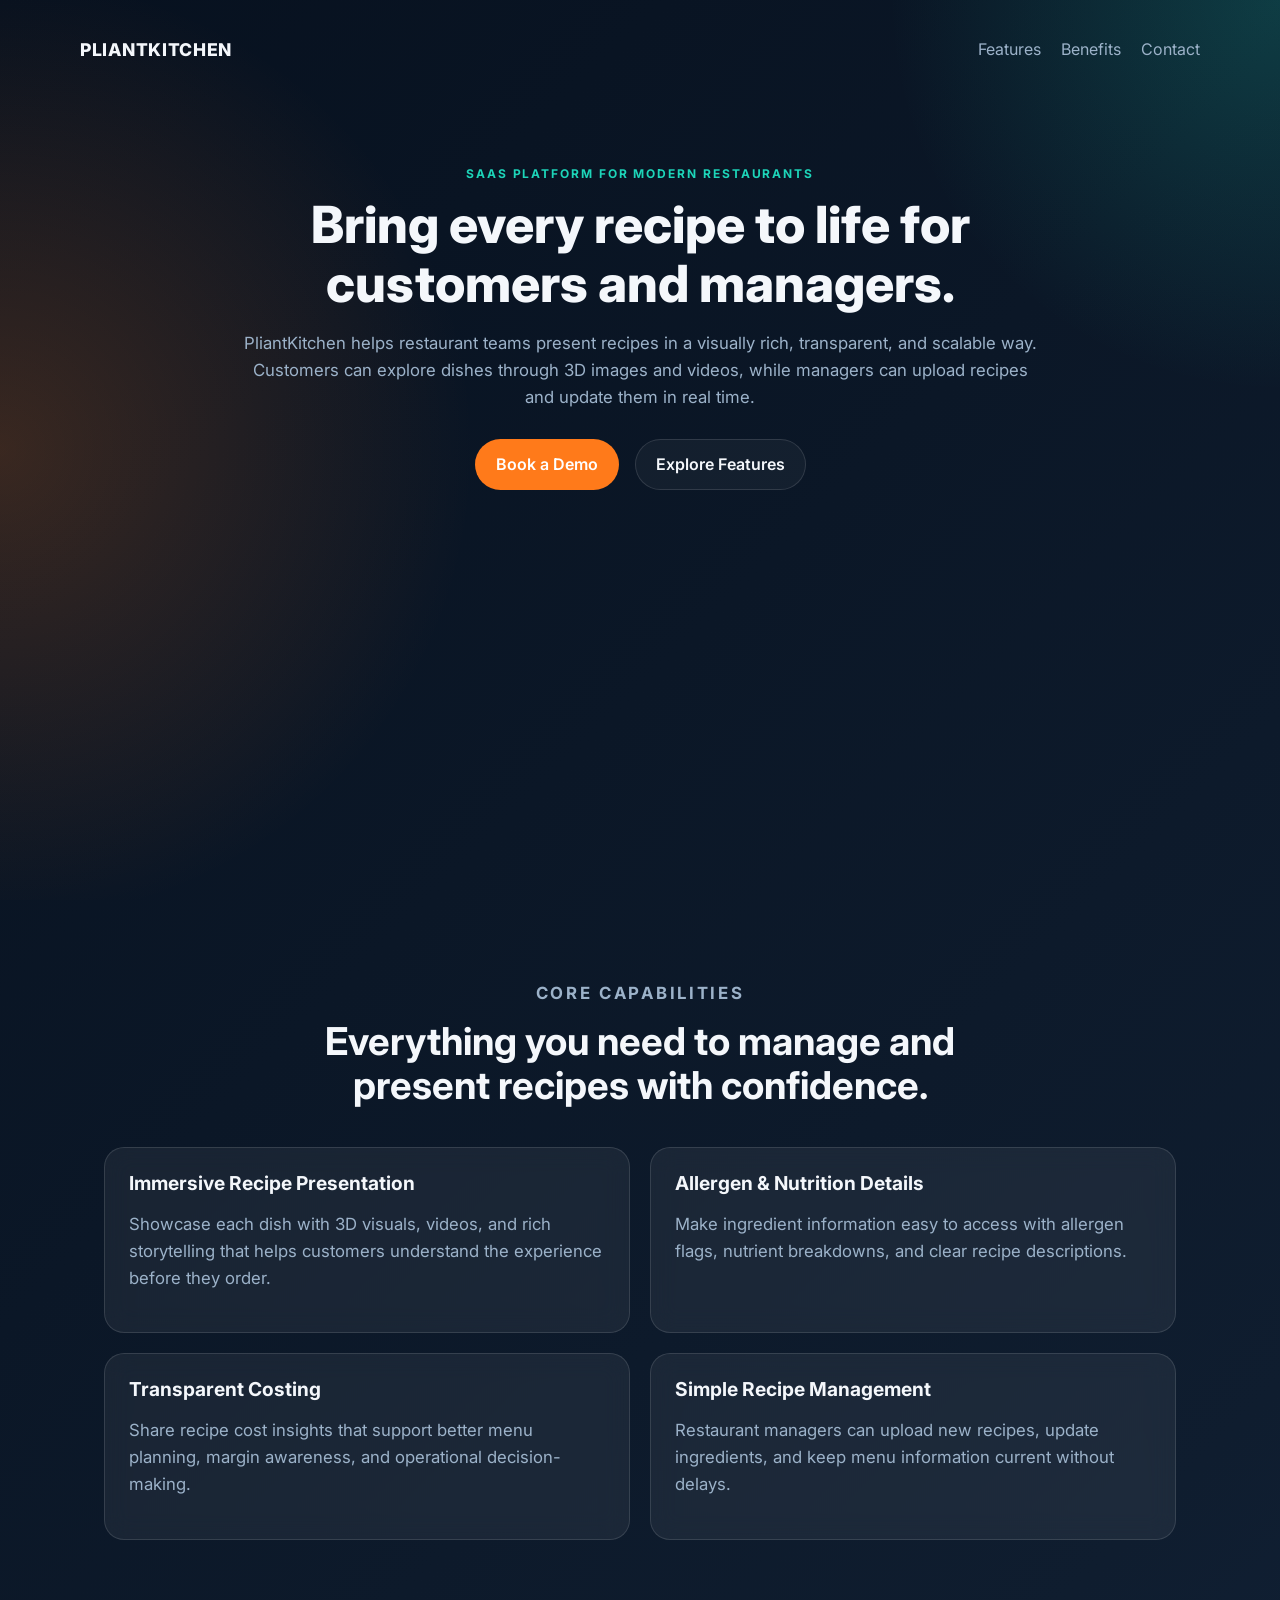
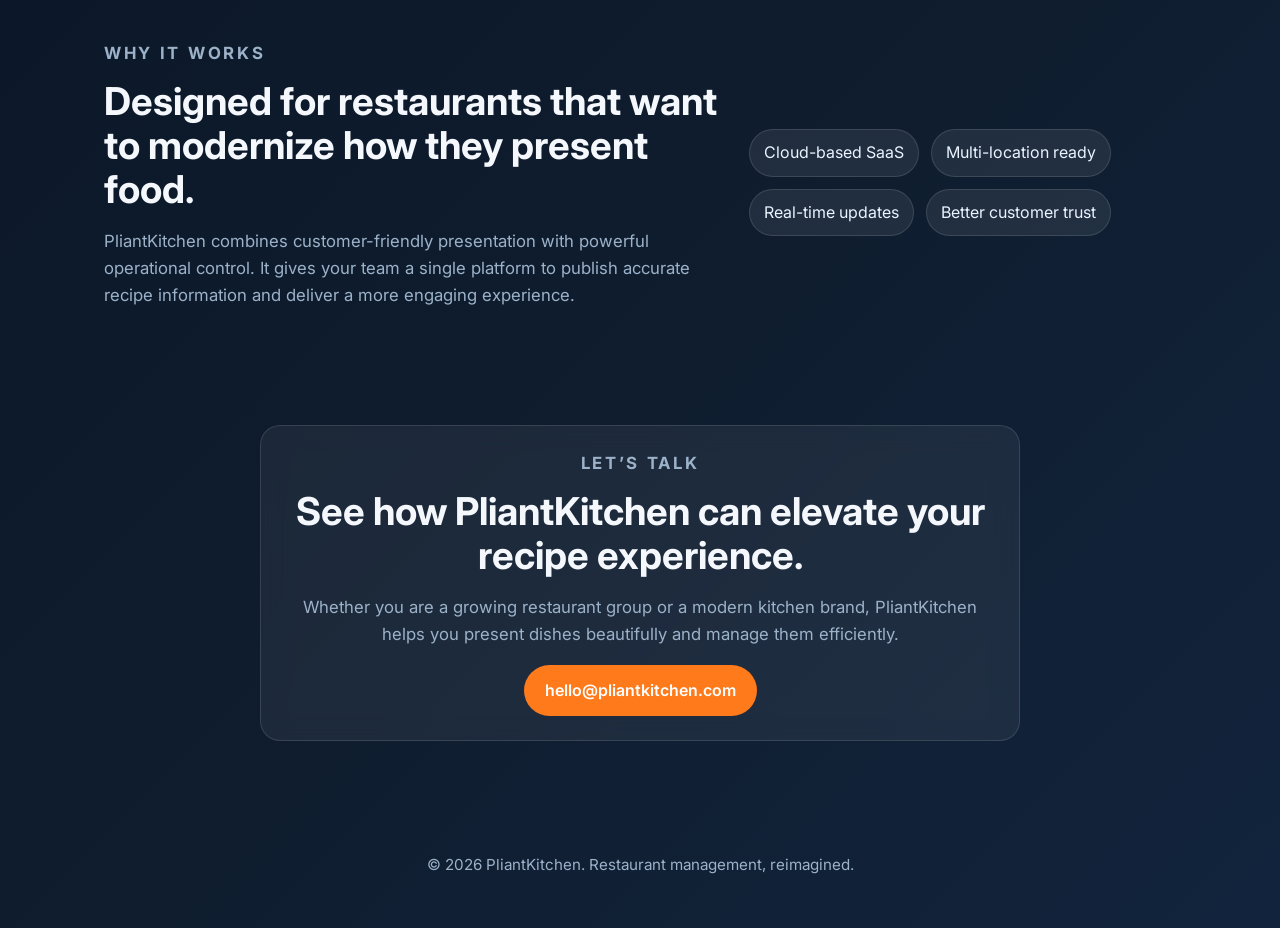
==== index.html @ a4877eb2 "Index file added with basic HTML structure and linked CSS file. Stylesheet created for basic styling" ====
<!DOCTYPE html>
<html lang="en">
  <head>
    <meta charset="UTF-8" />
    <meta name="viewport" content="width=device-width, initial-scale=1.0" />
    <meta
      name="description"
      content="PliantKitchen is a SaaS-based restaurant management platform that helps restaurants showcase recipes with 3D visuals, video, allergens, nutrients, and cost insights."
    />
    <title>PliantKitchen | Restaurant Management Platform</title>
    <link rel="preconnect" href="https://fonts.googleapis.com" />
    <link rel="preconnect" href="https://fonts.gstatic.com" crossorigin />
    <link
      href="https://fonts.googleapis.com/css2?family=Inter:wght@400;500;600;700;800&display=swap"
      rel="stylesheet"
    />
    <link rel="stylesheet" href="styles.css" />
  </head>
  <body>
    <header class="hero">
      <nav class="topbar">
        <a class="brand" href="#">PliantKitchen</a>
        <div class="nav-links">
          <a href="#features">Features</a>
          <a href="#benefits">Benefits</a>
          <a href="#contact">Contact</a>
        </div>
      </nav>

      <div class="hero-content">
        <p class="eyebrow">SaaS Platform for Modern Restaurants</p>
        <h1>Bring every recipe to life for customers and managers.</h1>
        <p class="hero-copy">
          PliantKitchen helps restaurant teams present recipes in a visually rich,
          transparent, and scalable way. Customers can explore dishes through 3D
          images and videos, while managers can upload recipes and update them in
          real time.
        </p>
        <div class="hero-actions">
          <a class="btn btn-primary" href="#contact">Book a Demo</a>
          <a class="btn btn-secondary" href="#features">Explore Features</a>
        </div>
      </div>
    </header>

    <main>
      <section id="features" class="section">
        <div class="section-heading">
          <p class="eyebrow">Core capabilities</p>
          <h2>Everything you need to manage and present recipes with confidence.</h2>
        </div>

        <div class="card-grid">
          <article class="card">
            <h3>Immersive Recipe Presentation</h3>
            <p>
              Showcase each dish with 3D visuals, videos, and rich storytelling
              that helps customers understand the experience before they order.
            </p>
          </article>
          <article class="card">
            <h3>Allergen & Nutrition Details</h3>
            <p>
              Make ingredient information easy to access with allergen flags,
              nutrient breakdowns, and clear recipe descriptions.
            </p>
          </article>
          <article class="card">
            <h3>Transparent Costing</h3>
            <p>
              Share recipe cost insights that support better menu planning,
              margin awareness, and operational decision-making.
            </p>
          </article>
          <article class="card">
            <h3>Simple Recipe Management</h3>
            <p>
              Restaurant managers can upload new recipes, update ingredients, and
              keep menu information current without delays.
            </p>
          </article>
        </div>
      </section>

      <section id="benefits" class="section alt-section">
        <div class="split-layout">
          <div>
            <p class="eyebrow">Why it works</p>
            <h2>Designed for restaurants that want to modernize how they present food.</h2>
            <p>
              PliantKitchen combines customer-friendly presentation with powerful
              operational control. It gives your team a single platform to publish
              accurate recipe information and deliver a more engaging experience.
            </p>
          </div>
          <div class="pill-list">
            <span>Cloud-based SaaS</span>
            <span>Multi-location ready</span>
            <span>Real-time updates</span>
            <span>Better customer trust</span>
          </div>
        </div>
      </section>

      <section id="contact" class="section contact-section">
        <div class="contact-card">
          <p class="eyebrow">Let’s talk</p>
          <h2>See how PliantKitchen can elevate your recipe experience.</h2>
          <p>
            Whether you are a growing restaurant group or a modern kitchen brand,
            PliantKitchen helps you present dishes beautifully and manage them
            efficiently.
          </p>
          <a class="btn btn-primary" href="mailto:hello@pliantkitchen.com">hello@pliantkitchen.com</a>
        </div>
      </section>
    </main>

    <footer class="footer">
      <p>© 2026 PliantKitchen. Restaurant management, reimagined.</p>
    </footer>
  </body>
</html>
---- styles.css ----
:root {
  --bg: #07111f;
  --bg-soft: #11223a;
  --text: #f4f7fb;
  --muted: #9cb2c9;
  --accent: #ff7a1a;
  --accent-2: #1dd5b9;
  --border: rgba(255, 255, 255, 0.12);
}

* {
  box-sizing: border-box;
}

body {
  margin: 0;
  font-family: "Inter", sans-serif;
  background: linear-gradient(135deg, var(--bg), #0f1d2f 70%, #12243d);
  color: var(--text);
  line-height: 1.6;
}

a {
  color: inherit;
  text-decoration: none;
}

.hero {
  min-height: 100vh;
  padding: 24px 24px 64px;
  background:
    radial-gradient(circle at top right, rgba(29, 213, 185, 0.2), transparent 25%),
    radial-gradient(circle at left center, rgba(255, 122, 26, 0.2), transparent 35%);
}

.topbar {
  max-width: 1120px;
  margin: 0 auto;
  display: flex;
  justify-content: space-between;
  align-items: center;
  padding: 12px 0 24px;
}

.brand {
  font-weight: 800;
  letter-spacing: 0.04em;
  font-size: 1.1rem;
  text-transform: uppercase;
}

.nav-links {
  display: flex;
  gap: 20px;
  color: var(--muted);
}

.hero-content {
  max-width: 800px;
  margin: 72px auto 0;
  text-align: center;
}

.eyebrow {
  display: inline-block;
  margin: 0 0 12px;
  color: var(--accent-2);
  font-weight: 700;
  letter-spacing: 0.16em;
  text-transform: uppercase;
  font-size: 0.75rem;
}

h1,
h2,
h3 {
  margin: 0 0 16px;
  line-height: 1.15;
}

h1 {
  font-size: clamp(2.3rem, 4vw, 4rem);
  font-weight: 800;
}

h2 {
  font-size: clamp(1.8rem, 3vw, 2.4rem);
}

.hero-copy,
.section p,
.contact-card p {
  color: var(--muted);
  font-size: 1.05rem;
}

.hero-actions {
  margin-top: 28px;
  display: flex;
  justify-content: center;
  gap: 16px;
  flex-wrap: wrap;
}

.btn {
  display: inline-block;
  padding: 12px 20px;
  border-radius: 999px;
  font-weight: 600;
  border: 1px solid transparent;
  transition: transform 180ms ease, background 180ms ease;
}

.btn:hover {
  transform: translateY(-2px);
}

.btn-primary {
  background: var(--accent);
  color: white;
}

.btn-secondary {
  border-color: var(--border);
  background: rgba(255, 255, 255, 0.04);
}

.section {
  max-width: 1120px;
  margin: 0 auto;
  padding: 80px 24px;
}

.section-heading {
  text-align: center;
  max-width: 760px;
  margin: 0 auto 40px;
}

.card-grid {
  display: grid;
  grid-template-columns: repeat(2, minmax(0, 1fr));
  gap: 20px;
}

.card,
.contact-card {
  background: rgba(255, 255, 255, 0.06);
  border: 1px solid var(--border);
  border-radius: 20px;
  padding: 24px;
  backdrop-filter: blur(12px);
}

.card h3 {
  font-size: 1.2rem;
  margin-bottom: 8px;
}

.alt-section {
  padding-top: 20px;
}

.split-layout {
  display: grid;
  grid-template-columns: 1.3fr 0.9fr;
  gap: 28px;
  align-items: center;
}

.pill-list {
  display: flex;
  flex-wrap: wrap;
  gap: 12px;
}

.pill-list span {
  background: rgba(255, 255, 255, 0.08);
  border: 1px solid var(--border);
  padding: 10px 14px;
  border-radius: 999px;
  color: #eaf3ff;
}

.contact-section {
  padding-top: 20px;
  padding-bottom: 96px;
}

.contact-card {
  text-align: center;
  max-width: 760px;
  margin: 0 auto;
}

.footer {
  text-align: center;
  padding: 0 24px 36px;
  color: var(--muted);
  font-size: 0.95rem;
}

@media (max-width: 760px) {
  .card-grid,
  .split-layout {
    grid-template-columns: 1fr;
  }

  .nav-links {
    display: none;
  }

  .hero {
    padding-bottom: 40px;
  }
}
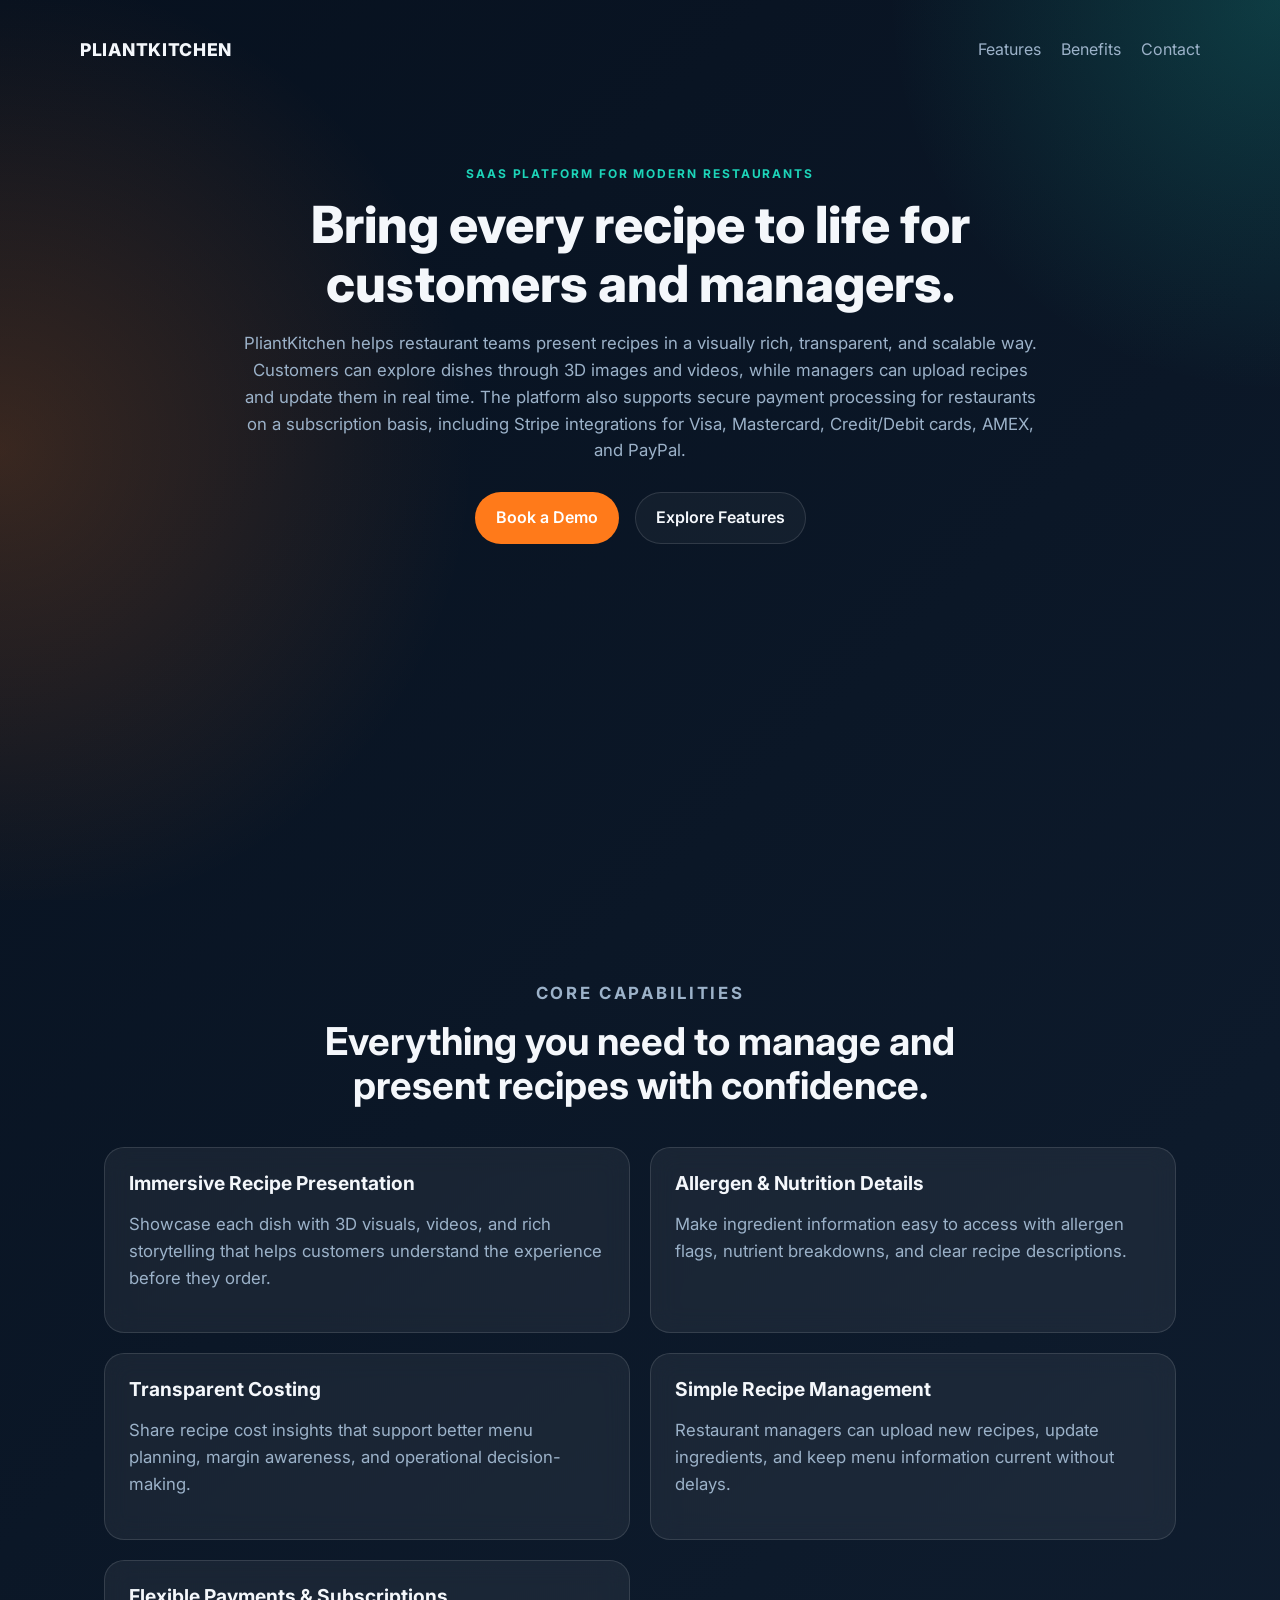
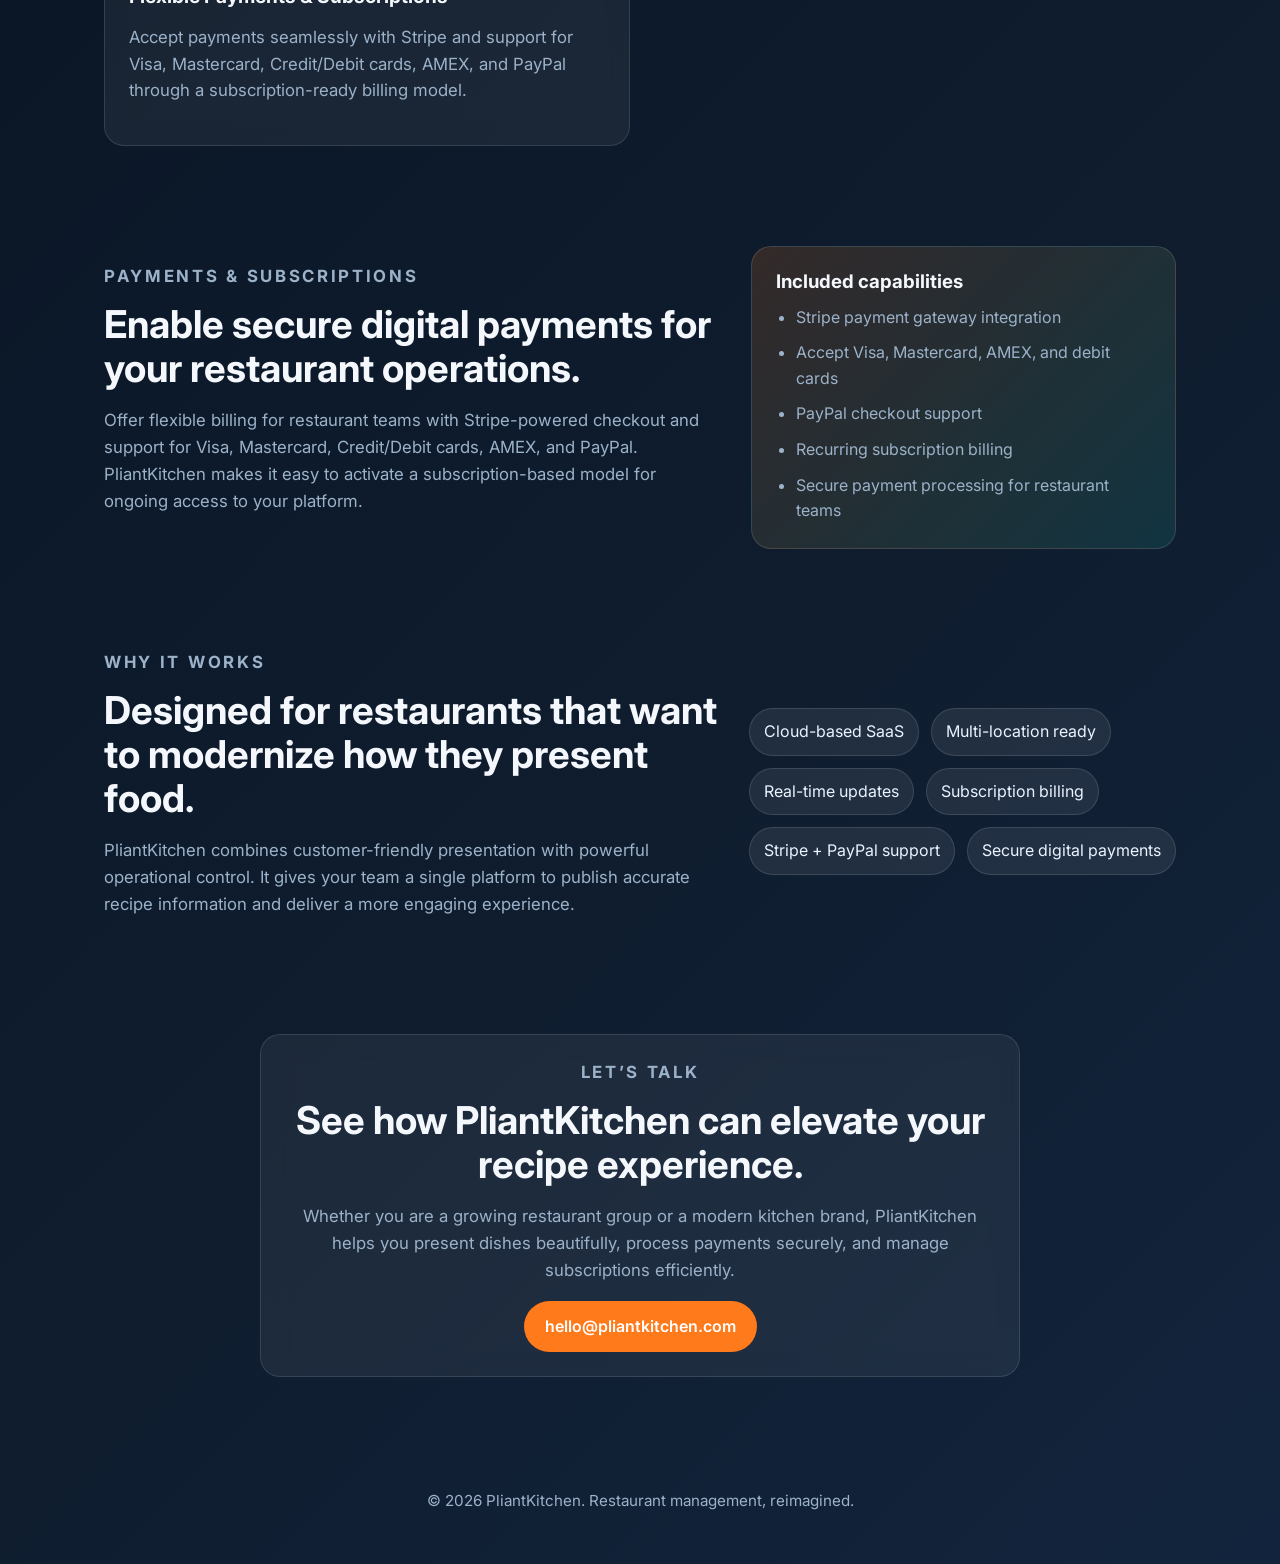
==== commit 3e218266: "Update landing page with payments section" ====
--- a/index.html
+++ b/index.html
@@ -34,7 +34,9 @@
           PliantKitchen helps restaurant teams present recipes in a visually rich,
           transparent, and scalable way. Customers can explore dishes through 3D
           images and videos, while managers can upload recipes and update them in
-          real time.
+          real time. The platform also supports secure payment processing for
+          restaurants on a subscription basis, including Stripe integrations for
+          Visa, Mastercard, Credit/Debit cards, AMEX, and PayPal.
         </p>
         <div class="hero-actions">
           <a class="btn btn-primary" href="#contact">Book a Demo</a>
@@ -79,6 +81,39 @@
               keep menu information current without delays.
             </p>
           </article>
+          <article class="card">
+            <h3>Flexible Payments & Subscriptions</h3>
+            <p>
+              Accept payments seamlessly with Stripe and support for Visa,
+              Mastercard, Credit/Debit cards, AMEX, and PayPal through a
+              subscription-ready billing model.
+            </p>
+          </article>
+        </div>
+      </section>
+
+      <section class="section alt-section">
+        <div class="split-layout payments-layout">
+          <div>
+            <p class="eyebrow">Payments & subscriptions</p>
+            <h2>Enable secure digital payments for your restaurant operations.</h2>
+            <p>
+              Offer flexible billing for restaurant teams with Stripe-powered
+              checkout and support for Visa, Mastercard, Credit/Debit cards,
+              AMEX, and PayPal. PliantKitchen makes it easy to activate a
+              subscription-based model for ongoing access to your platform.
+            </p>
+          </div>
+          <div class="payment-card">
+            <h3>Included capabilities</h3>
+            <ul>
+              <li>Stripe payment gateway integration</li>
+              <li>Accept Visa, Mastercard, AMEX, and debit cards</li>
+              <li>PayPal checkout support</li>
+              <li>Recurring subscription billing</li>
+              <li>Secure payment processing for restaurant teams</li>
+            </ul>
+          </div>
         </div>
       </section>
 
@@ -97,7 +132,9 @@
             <span>Cloud-based SaaS</span>
             <span>Multi-location ready</span>
             <span>Real-time updates</span>
-            <span>Better customer trust</span>
+            <span>Subscription billing</span>
+            <span>Stripe + PayPal support</span>
+            <span>Secure digital payments</span>
           </div>
         </div>
       </section>
@@ -108,8 +145,8 @@
           <h2>See how PliantKitchen can elevate your recipe experience.</h2>
           <p>
             Whether you are a growing restaurant group or a modern kitchen brand,
-            PliantKitchen helps you present dishes beautifully and manage them
-            efficiently.
+            PliantKitchen helps you present dishes beautifully, process payments
+            securely, and manage subscriptions efficiently.
           </p>
           <a class="btn btn-primary" href="mailto:hello@pliantkitchen.com">hello@pliantkitchen.com</a>
         </div>
--- a/styles.css
+++ b/styles.css
@@ -182,6 +182,31 @@
   color: #eaf3ff;
 }
 
+.payments-layout {
+  gap: 32px;
+}
+
+.payment-card {
+  background: linear-gradient(135deg, rgba(255, 122, 26, 0.16), rgba(29, 213, 185, 0.12));
+  border: 1px solid var(--border);
+  border-radius: 20px;
+  padding: 24px;
+}
+
+.payment-card h3 {
+  margin-bottom: 12px;
+}
+
+.payment-card ul {
+  margin: 0;
+  padding-left: 20px;
+  color: var(--muted);
+}
+
+.payment-card li + li {
+  margin-top: 10px;
+}
+
 .contact-section {
   padding-top: 20px;
   padding-bottom: 96px;
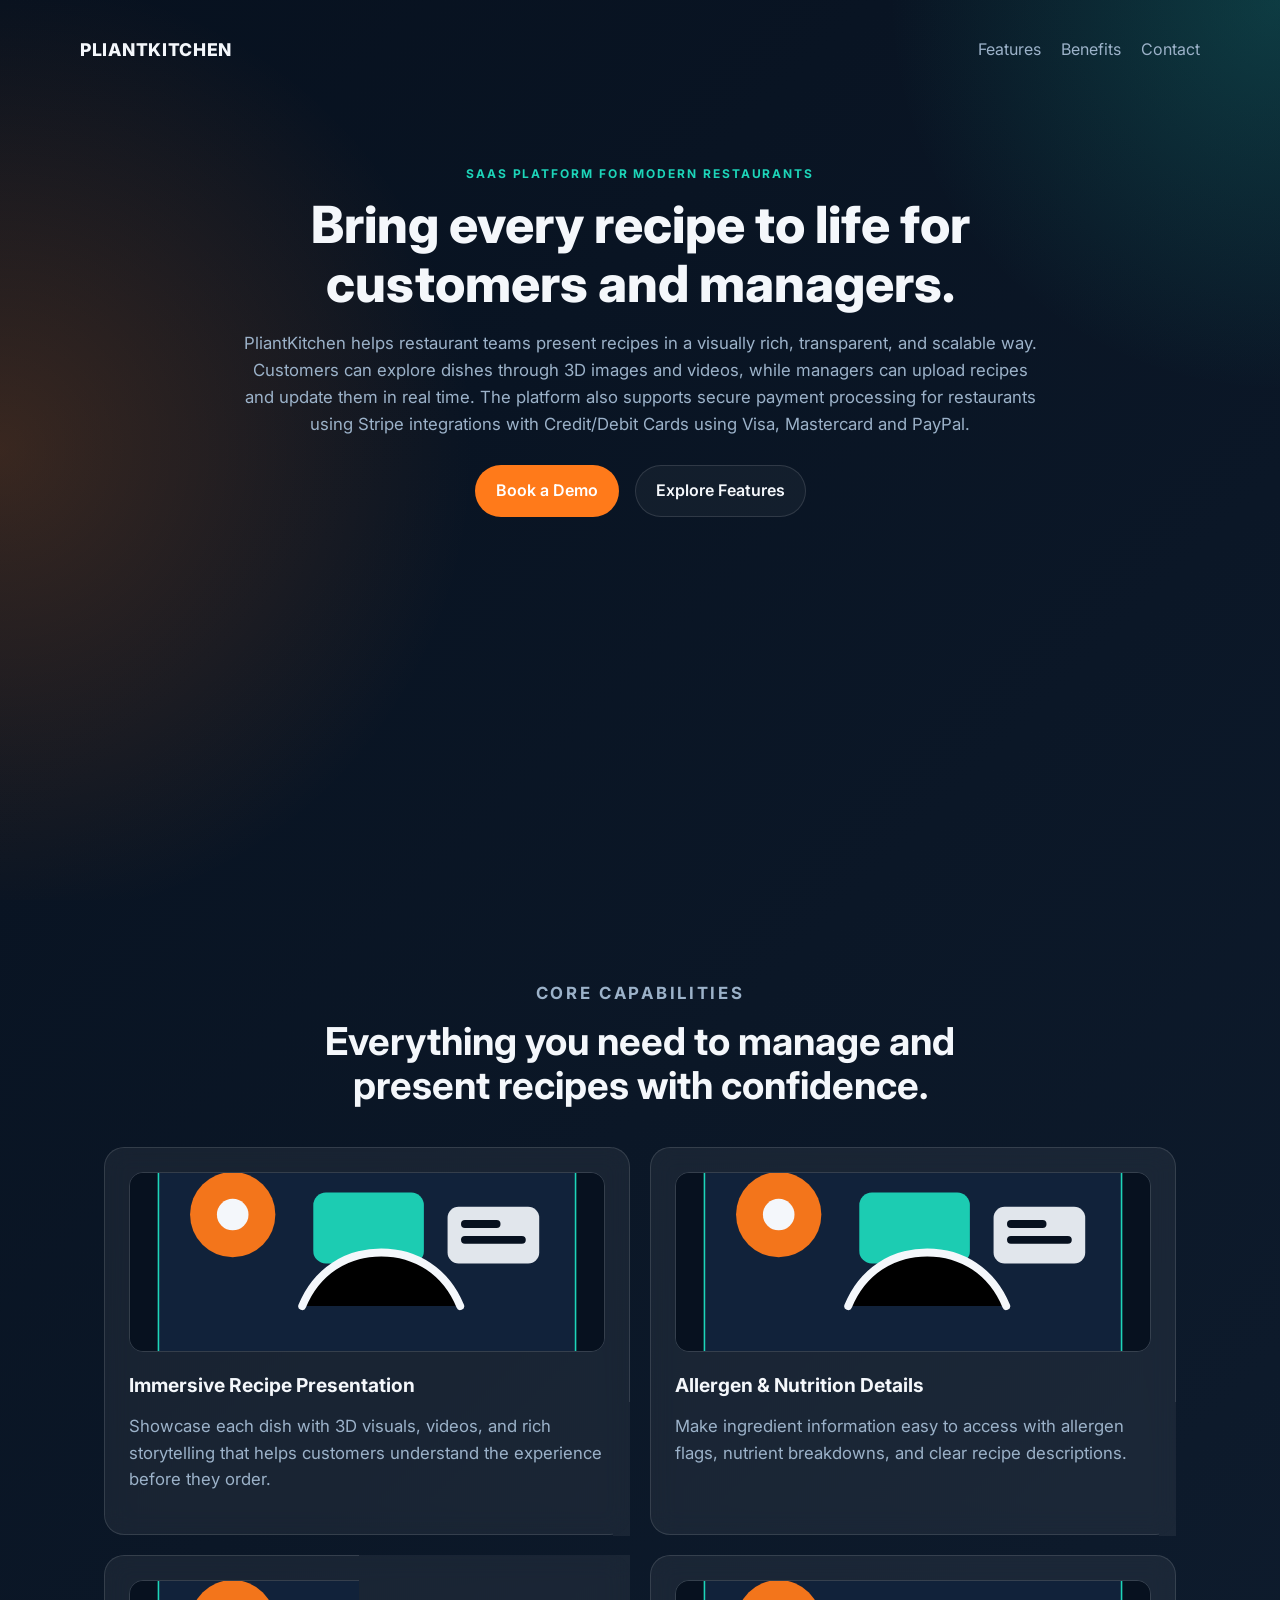
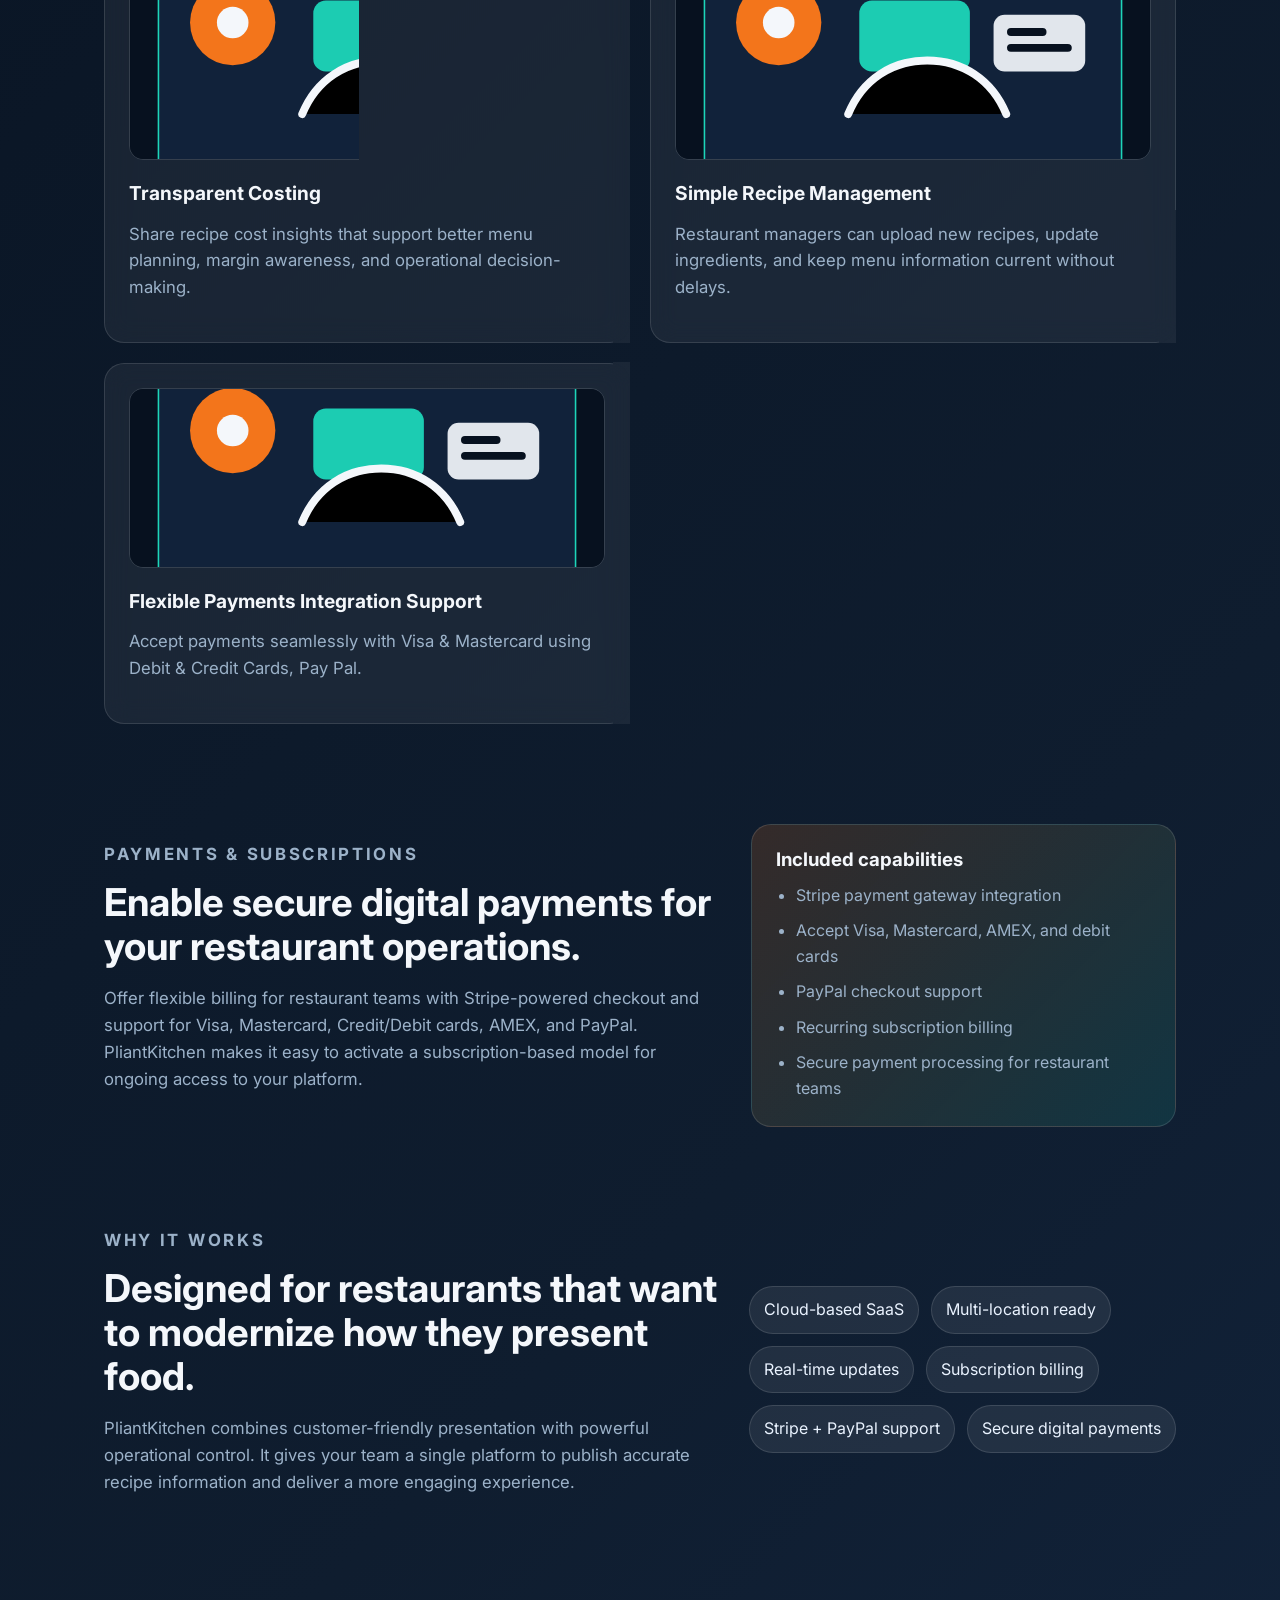
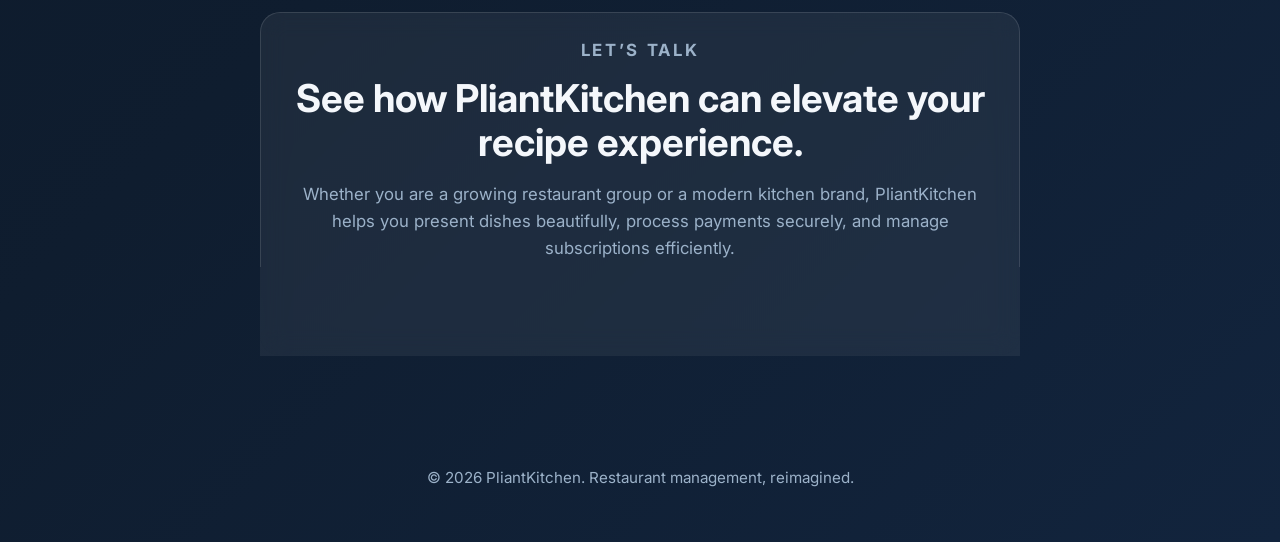
==== commit 64b4c14a: "Add feature images for capabilities section" ====
--- a/index.html
+++ b/index.html
@@ -35,8 +35,8 @@
           transparent, and scalable way. Customers can explore dishes through 3D
           images and videos, while managers can upload recipes and update them in
           real time. The platform also supports secure payment processing for
-          restaurants on a subscription basis, including Stripe integrations for
-          Visa, Mastercard, Credit/Debit cards, AMEX, and PayPal.
+          restaurants using Stripe integrations with Credit/Debit Cards
+          using Visa, Mastercard and PayPal.
         </p>
         <div class="hero-actions">
           <a class="btn btn-primary" href="#contact">Book a Demo</a>
@@ -54,6 +54,7 @@
 
         <div class="card-grid">
           <article class="card">
+            <img src="feature-visuals.svg" alt="3D recipe presentation illustration" class="card-image" />
             <h3>Immersive Recipe Presentation</h3>
             <p>
               Showcase each dish with 3D visuals, videos, and rich storytelling
@@ -61,6 +62,7 @@
             </p>
           </article>
           <article class="card">
+            <img src="feature-visuals.svg" alt="Nutrition and allergen information illustration" class="card-image" />
             <h3>Allergen & Nutrition Details</h3>
             <p>
               Make ingredient information easy to access with allergen flags,
@@ -68,6 +70,7 @@
             </p>
           </article>
           <article class="card">
+            <img src="feature-visuals.svg" alt="Recipe costing and planning illustration" class="card-image" />
             <h3>Transparent Costing</h3>
             <p>
               Share recipe cost insights that support better menu planning,
@@ -75,6 +78,7 @@
             </p>
           </article>
           <article class="card">
+            <img src="feature-visuals.svg" alt="Recipe management dashboard illustration" class="card-image" />
             <h3>Simple Recipe Management</h3>
             <p>
               Restaurant managers can upload new recipes, update ingredients, and
@@ -82,11 +86,11 @@
             </p>
           </article>
           <article class="card">
-            <h3>Flexible Payments & Subscriptions</h3>
+            <img src="feature-visuals.svg" alt="Secure payments and subscriptions illustration" class="card-image" />
+            <h3>Flexible Payments Integration Support</h3>
             <p>
-              Accept payments seamlessly with Stripe and support for Visa,
-              Mastercard, Credit/Debit cards, AMEX, and PayPal through a
-              subscription-ready billing model.
+              Accept payments seamlessly with Visa &
+              Mastercard using Debit & Credit Cards, Pay Pal.
             </p>
           </article>
         </div>
--- a/styles.css
+++ b/styles.css
@@ -157,6 +157,15 @@
   margin-bottom: 8px;
 }
 
+.card-image {
+  width: 100%;
+  height: 180px;
+  object-fit: cover;
+  border-radius: 14px;
+  margin-bottom: 14px;
+  border: 1px solid var(--border);
+}
+
 .alt-section {
   padding-top: 20px;
 }
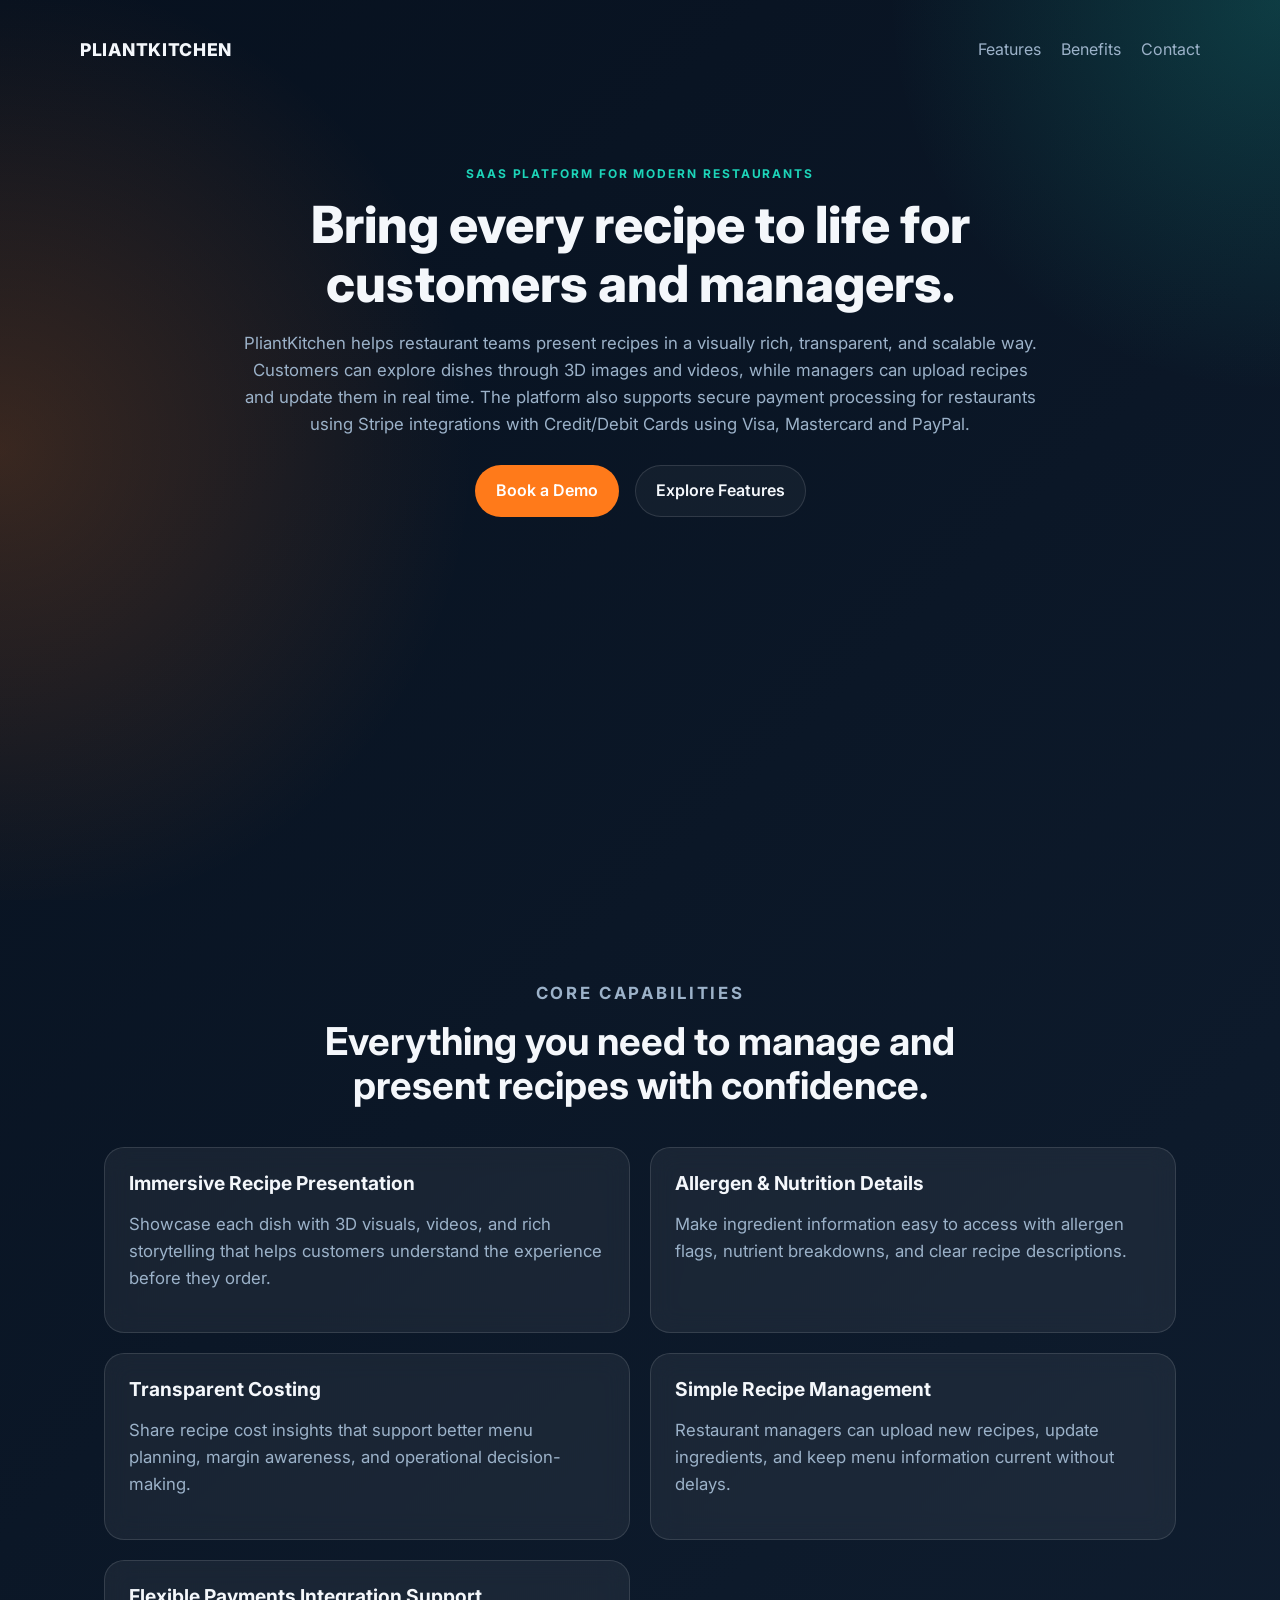
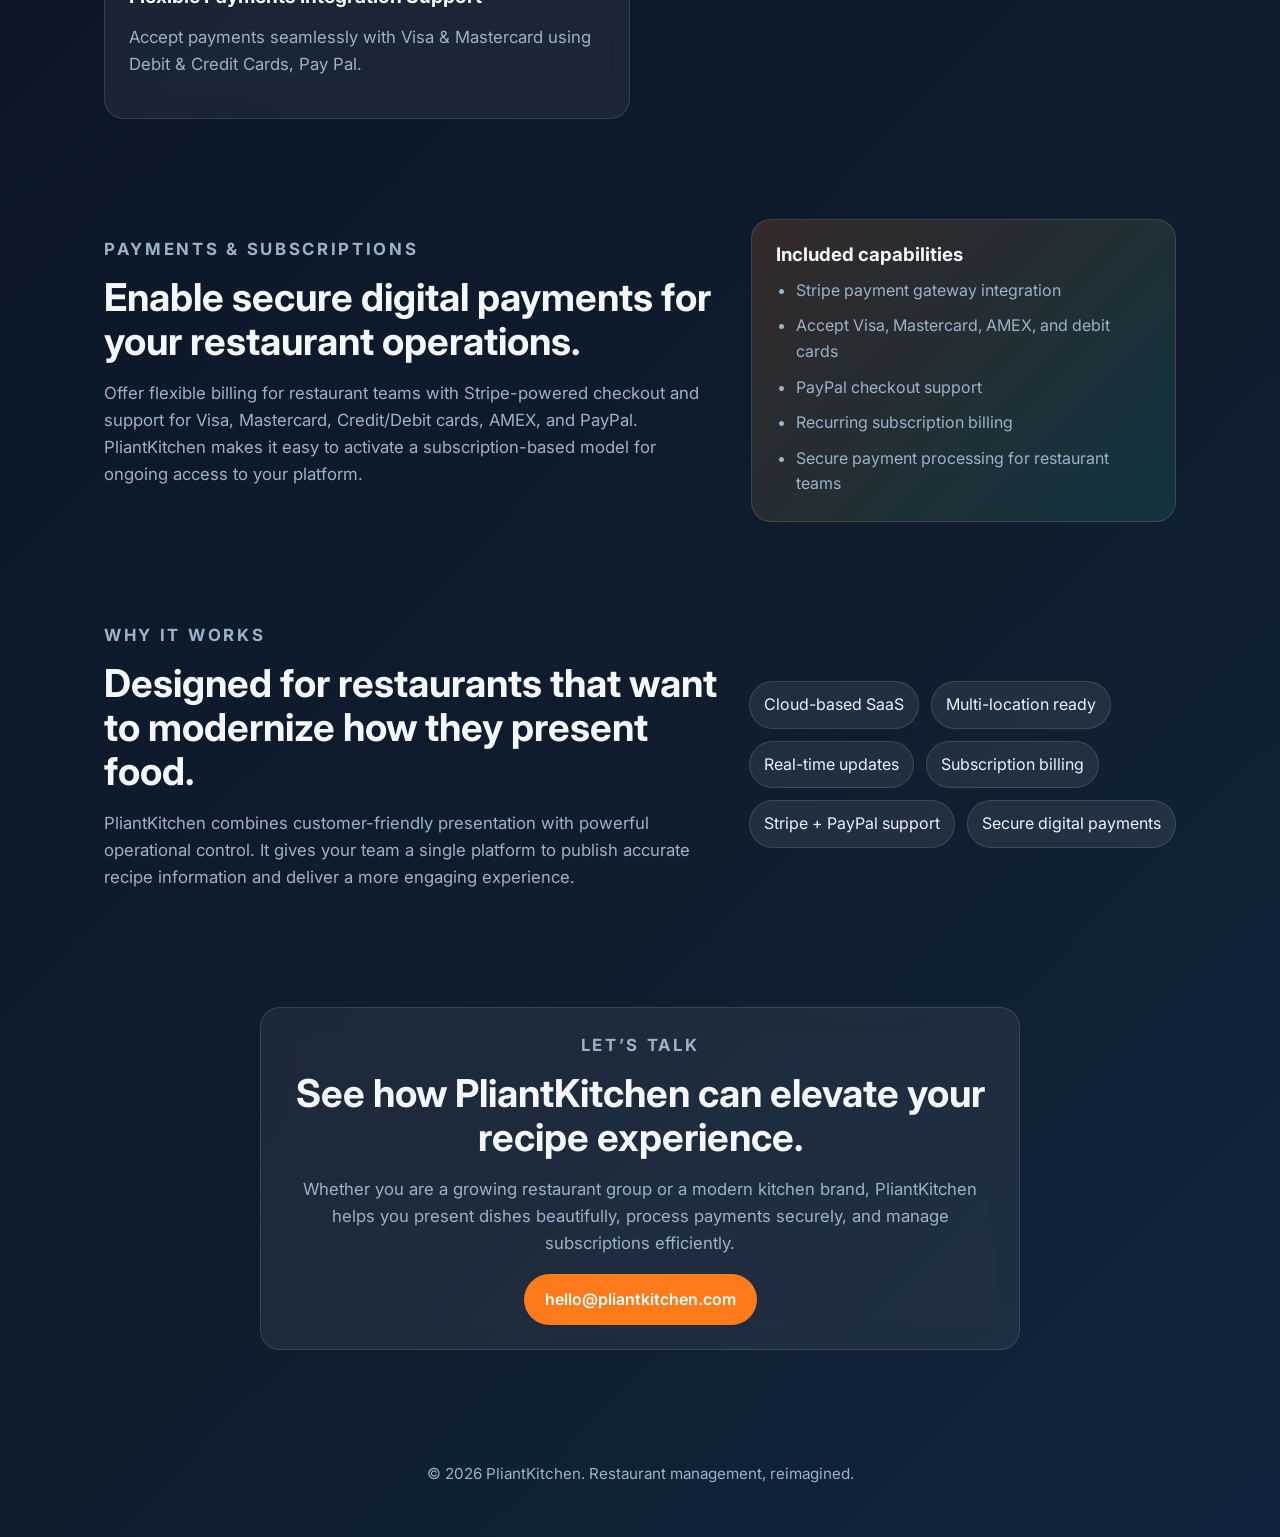
==== commit 4196fab1: "Remove feature image asset from landing page" ====
--- a/index.html
+++ b/index.html
@@ -54,7 +54,6 @@
 
         <div class="card-grid">
           <article class="card">
-            <img src="feature-visuals.svg" alt="3D recipe presentation illustration" class="card-image" />
             <h3>Immersive Recipe Presentation</h3>
             <p>
               Showcase each dish with 3D visuals, videos, and rich storytelling
@@ -62,7 +61,6 @@
             </p>
           </article>
           <article class="card">
-            <img src="feature-visuals.svg" alt="Nutrition and allergen information illustration" class="card-image" />
             <h3>Allergen & Nutrition Details</h3>
             <p>
               Make ingredient information easy to access with allergen flags,
@@ -70,7 +68,6 @@
             </p>
           </article>
           <article class="card">
-            <img src="feature-visuals.svg" alt="Recipe costing and planning illustration" class="card-image" />
             <h3>Transparent Costing</h3>
             <p>
               Share recipe cost insights that support better menu planning,
@@ -78,7 +75,6 @@
             </p>
           </article>
           <article class="card">
-            <img src="feature-visuals.svg" alt="Recipe management dashboard illustration" class="card-image" />
             <h3>Simple Recipe Management</h3>
             <p>
               Restaurant managers can upload new recipes, update ingredients, and
@@ -86,7 +82,6 @@
             </p>
           </article>
           <article class="card">
-            <img src="feature-visuals.svg" alt="Secure payments and subscriptions illustration" class="card-image" />
             <h3>Flexible Payments Integration Support</h3>
             <p>
               Accept payments seamlessly with Visa &
--- a/styles.css
+++ b/styles.css
@@ -157,15 +157,6 @@
   margin-bottom: 8px;
 }
 
-.card-image {
-  width: 100%;
-  height: 180px;
-  object-fit: cover;
-  border-radius: 14px;
-  margin-bottom: 14px;
-  border: 1px solid var(--border);
-}
-
 .alt-section {
   padding-top: 20px;
 }
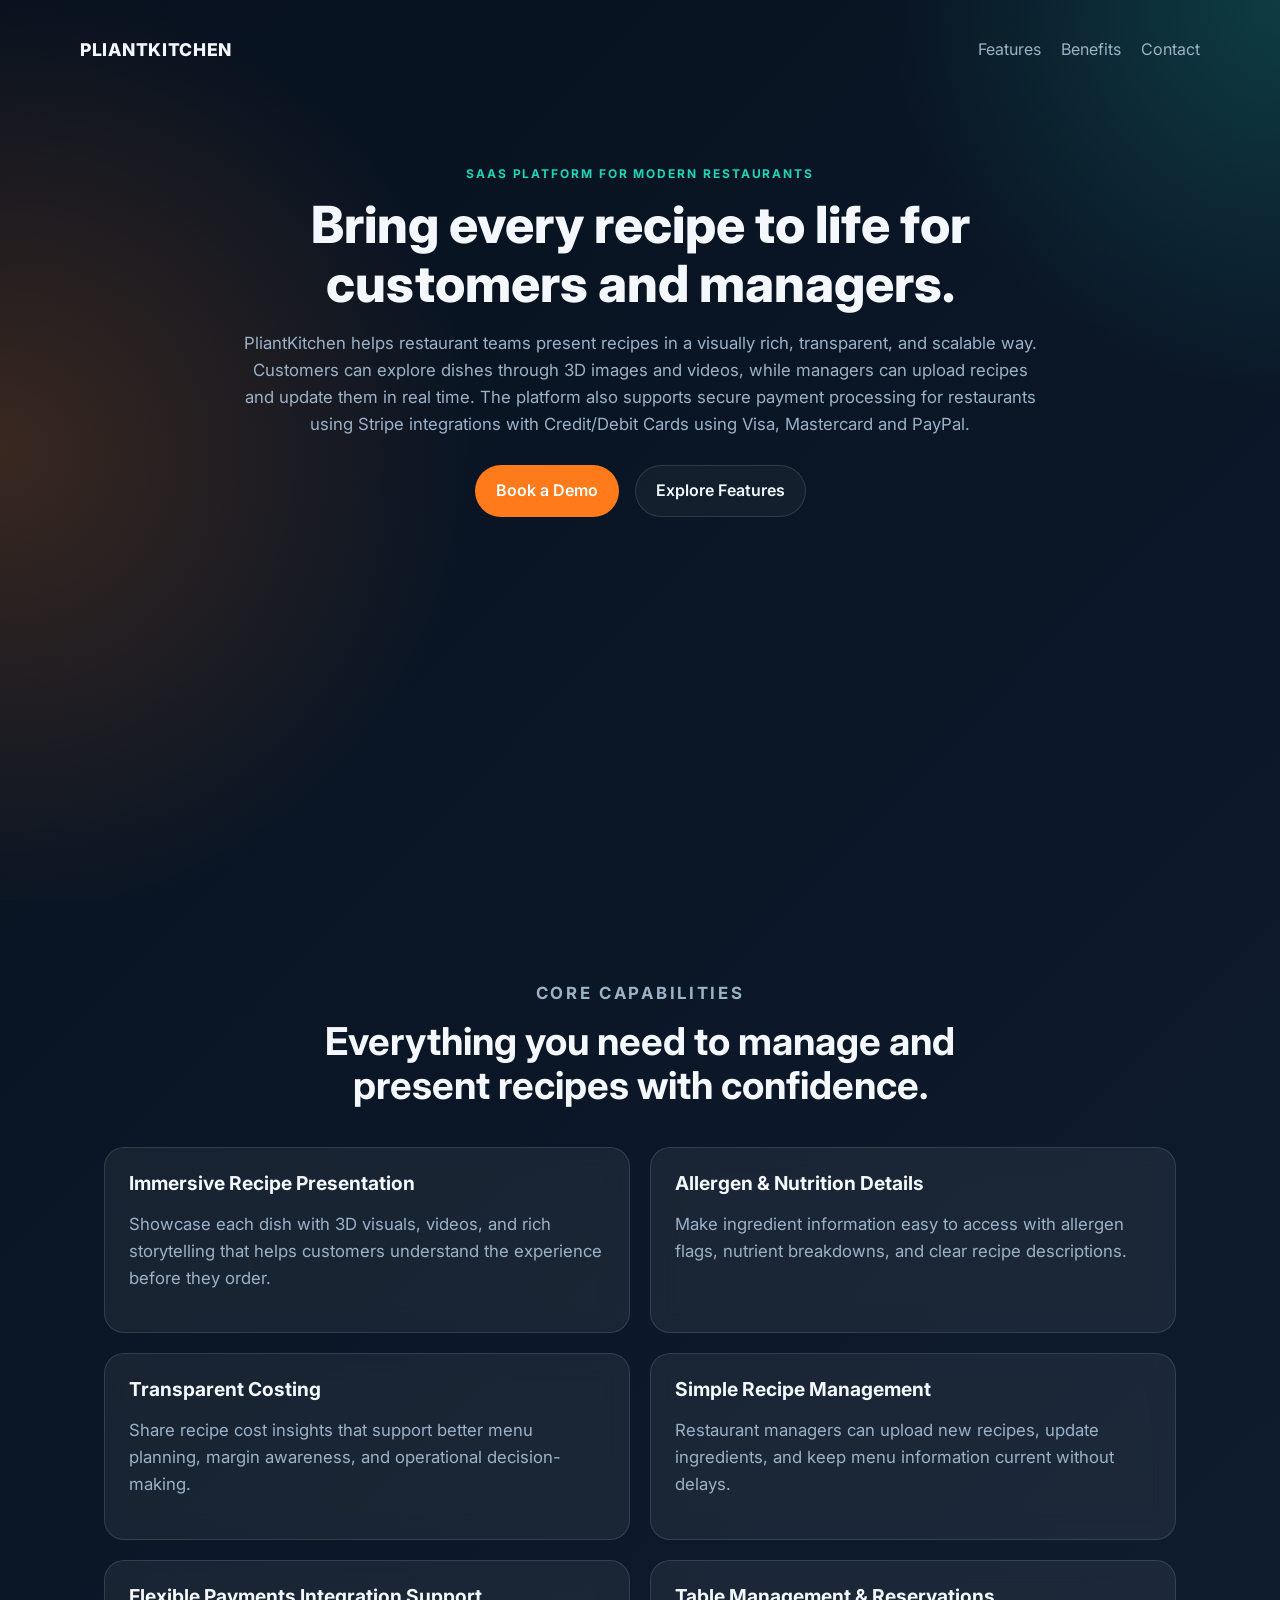
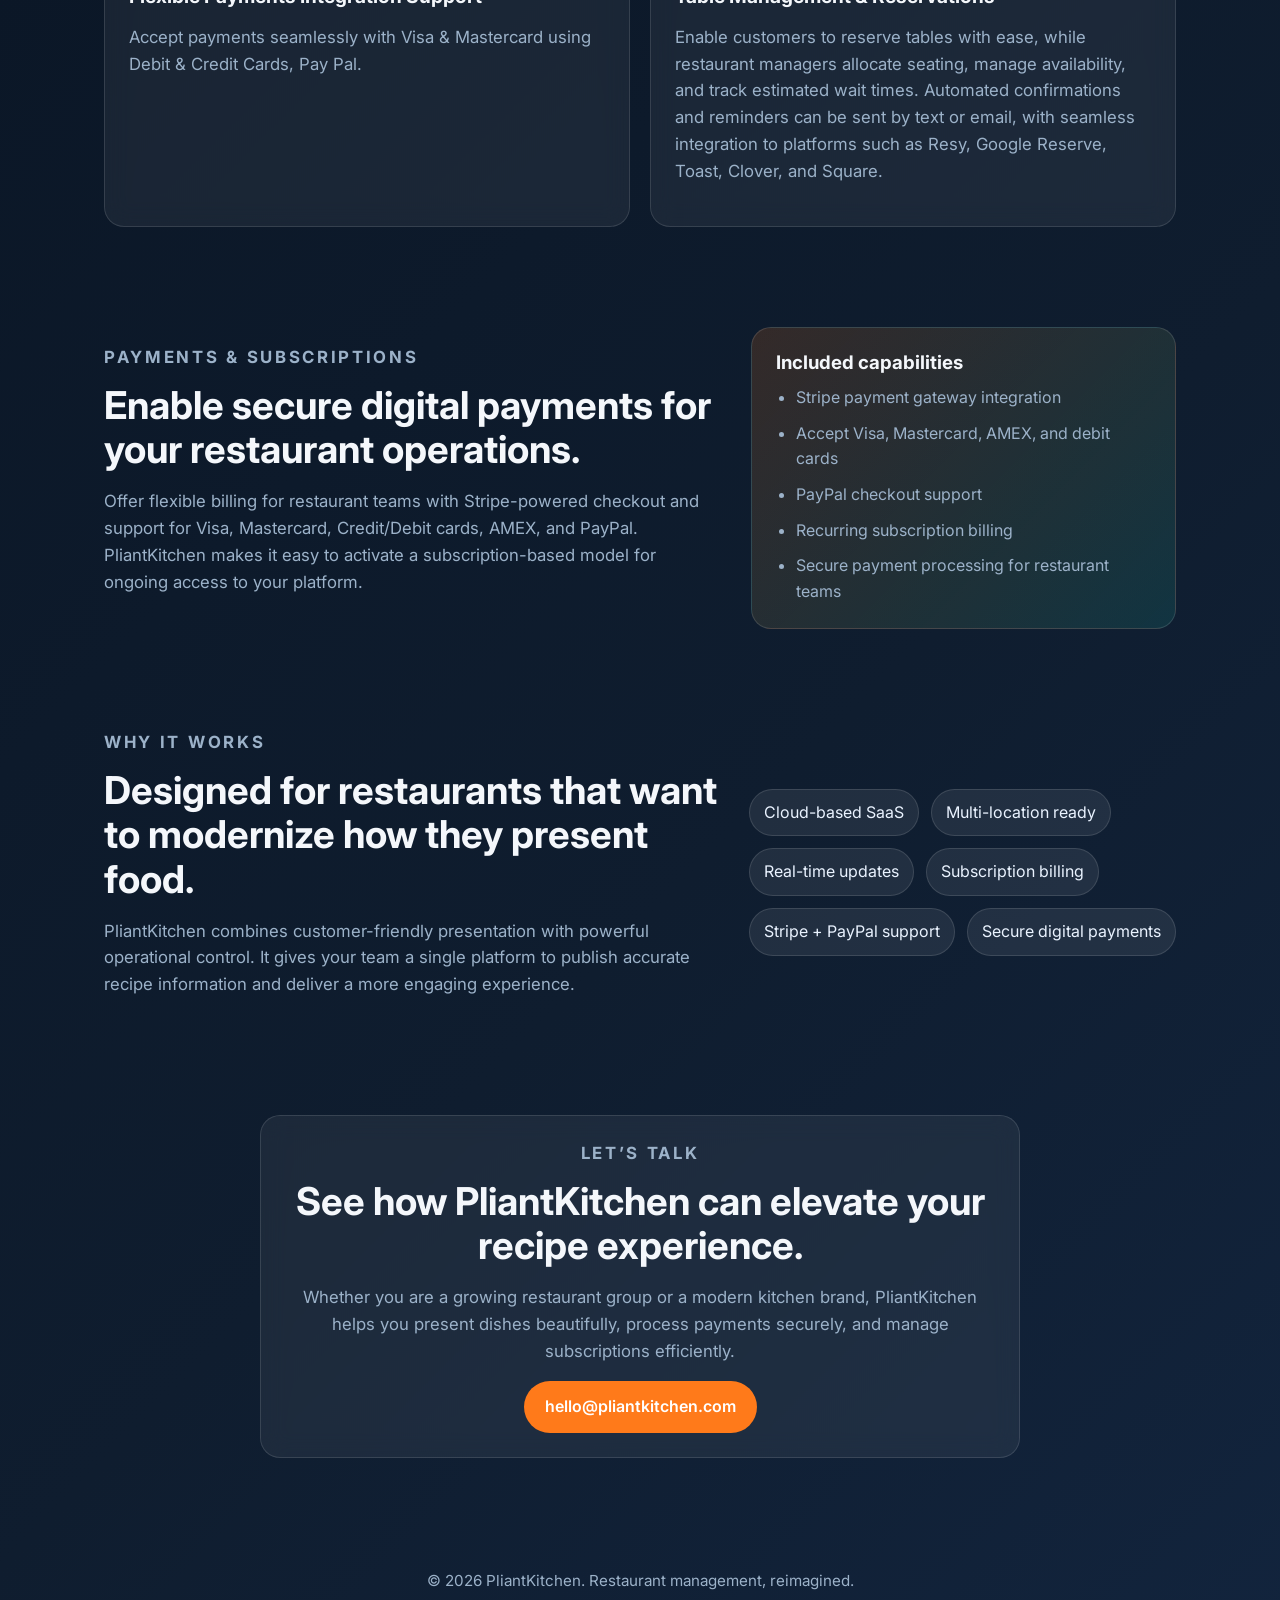
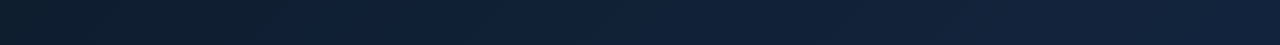
==== commit 2913a5ae: "Publish latest changes" ====
--- a/index.html
+++ b/index.html
@@ -88,6 +88,16 @@
               Mastercard using Debit & Credit Cards, Pay Pal.
             </p>
           </article>
+          <article class="card">
+            <h3>Table Management & Reservations</h3>
+            <p>
+              Enable customers to reserve tables with ease, while restaurant managers
+              allocate seating, manage availability, and track estimated wait times.
+              Automated confirmations and reminders can be sent by text or email,
+              with seamless integration to platforms such as Resy, Google Reserve,
+              Toast, Clover, and Square.
+            </p>
+          </article>
         </div>
       </section>
 
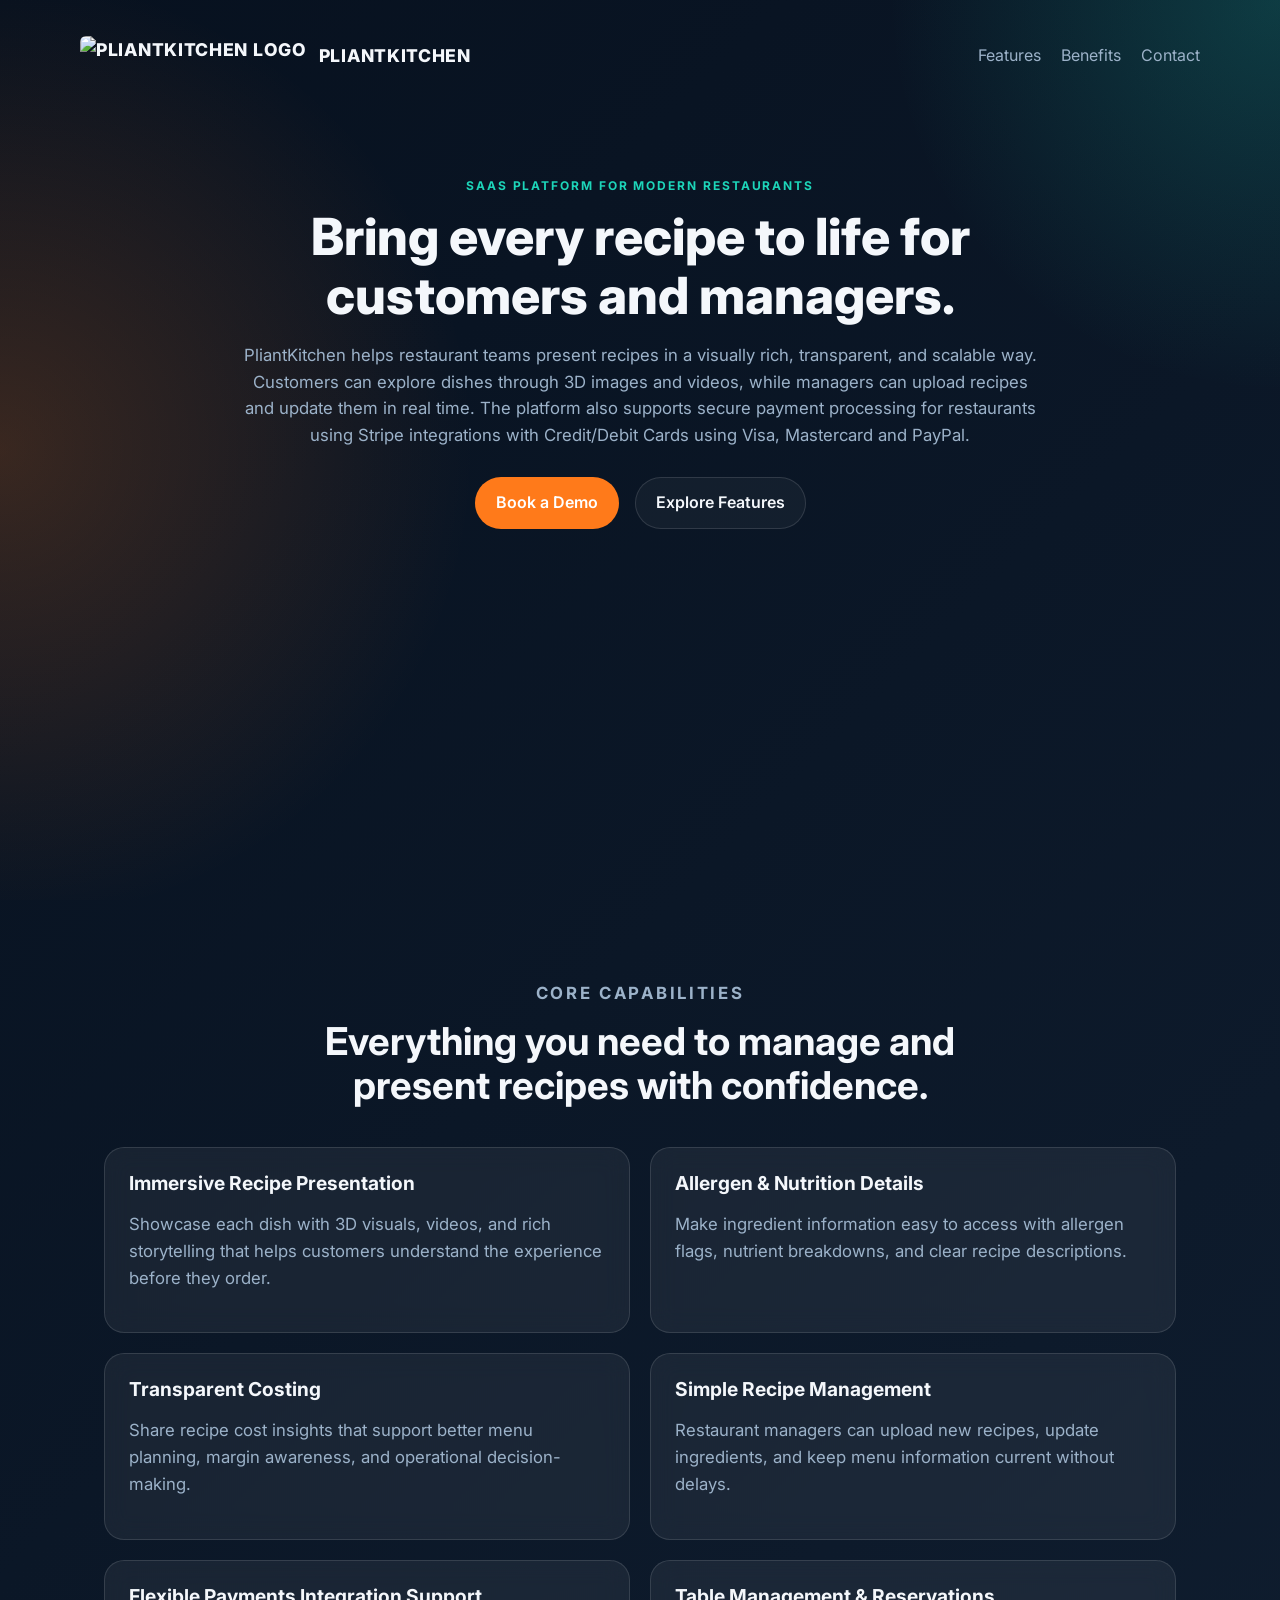
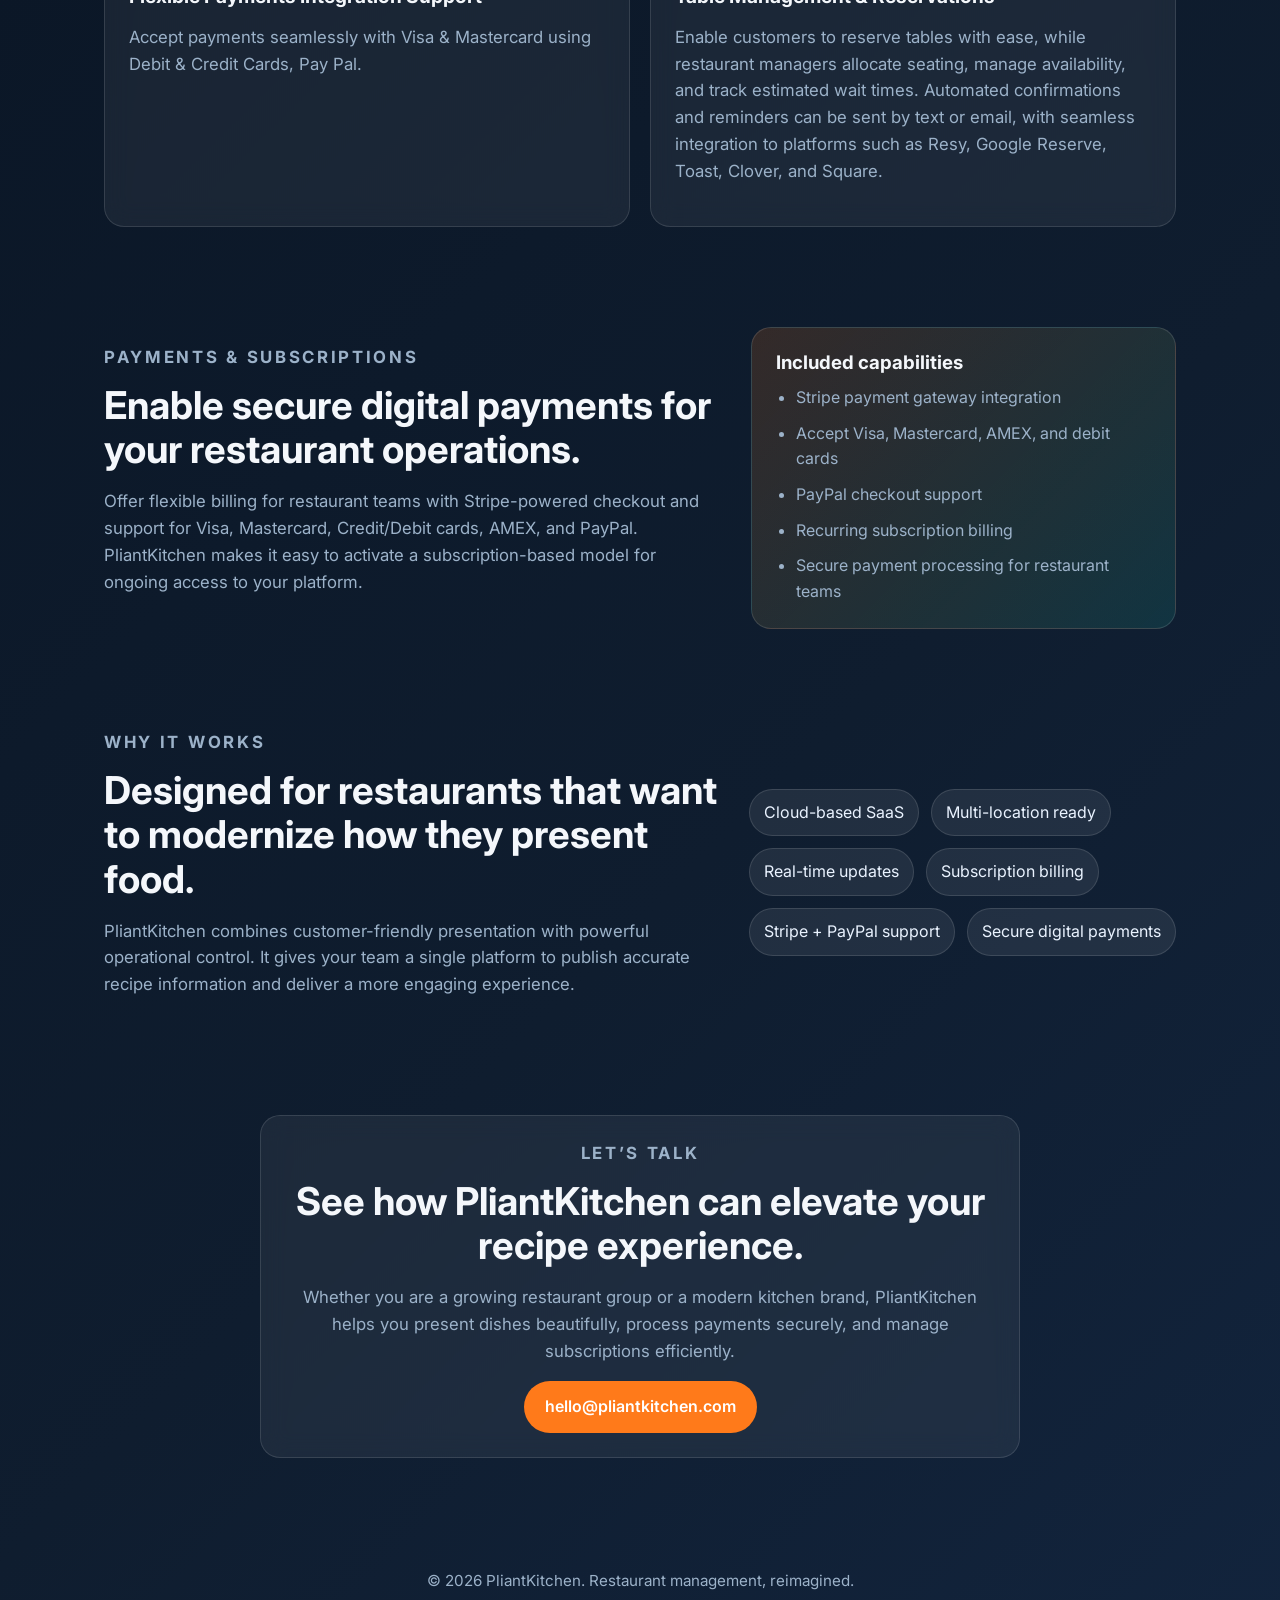
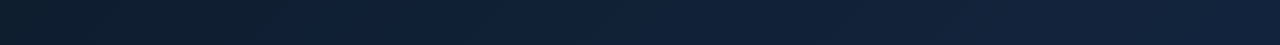
==== commit 94d6bc01: "Add PliantKitchen-Logo.png to header and logo styles" ====
--- a/index.html
+++ b/index.html
@@ -19,7 +19,10 @@
   <body>
     <header class="hero">
       <nav class="topbar">
-        <a class="brand" href="#">PliantKitchen</a>
+        <a class="brand" href="#">
+          <img src="PliantKitchen-Logo.png" alt="PliantKitchen logo" class="brand-logo" />
+          <span>PliantKitchen</span>
+        </a>
         <div class="nav-links">
           <a href="#features">Features</a>
           <a href="#benefits">Benefits</a>
--- a/styles.css
+++ b/styles.css
@@ -43,10 +43,20 @@
 }
 
 .brand {
+  display: flex;
+  align-items: center;
+  gap: 12px;
   font-weight: 800;
   letter-spacing: 0.04em;
   font-size: 1.1rem;
   text-transform: uppercase;
+}
+
+.brand-logo {
+  height: 40px;
+  width: auto;
+  display: block;
+  border-radius: 6px;
 }
 
 .nav-links {
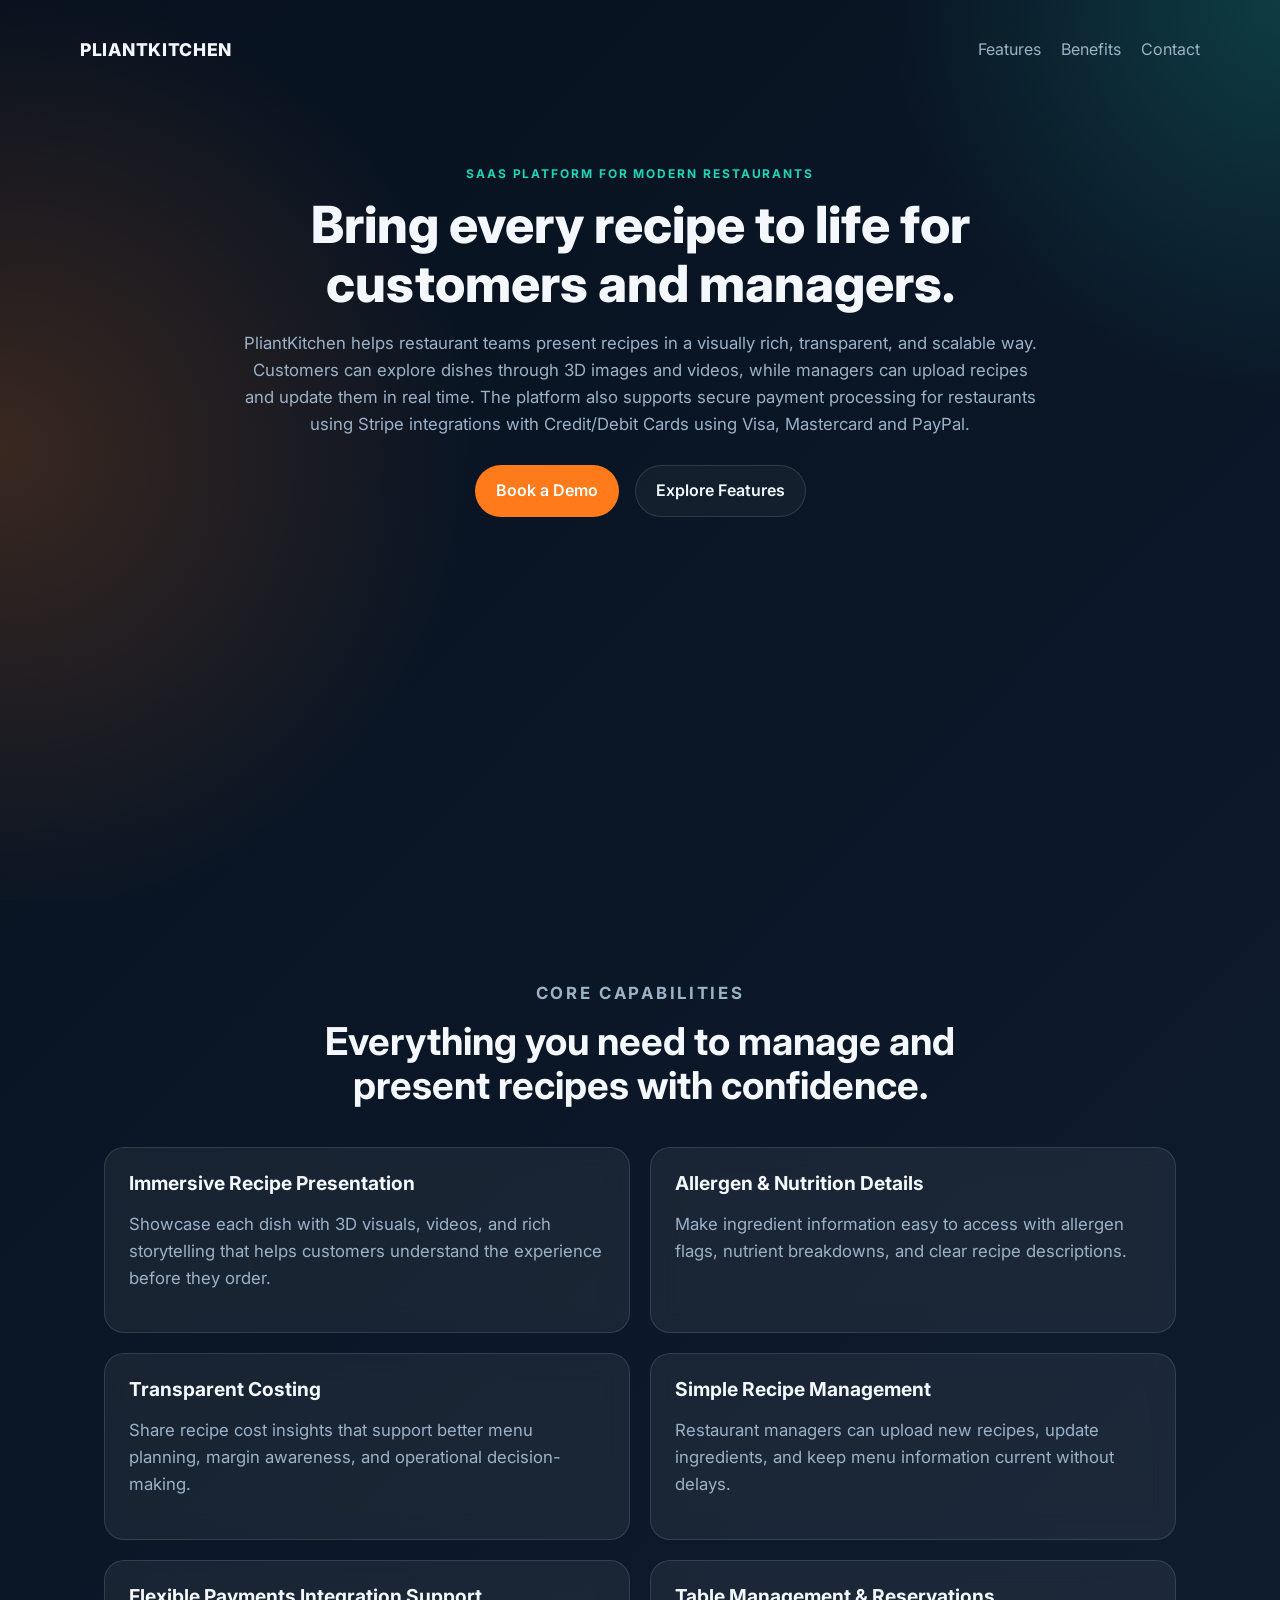
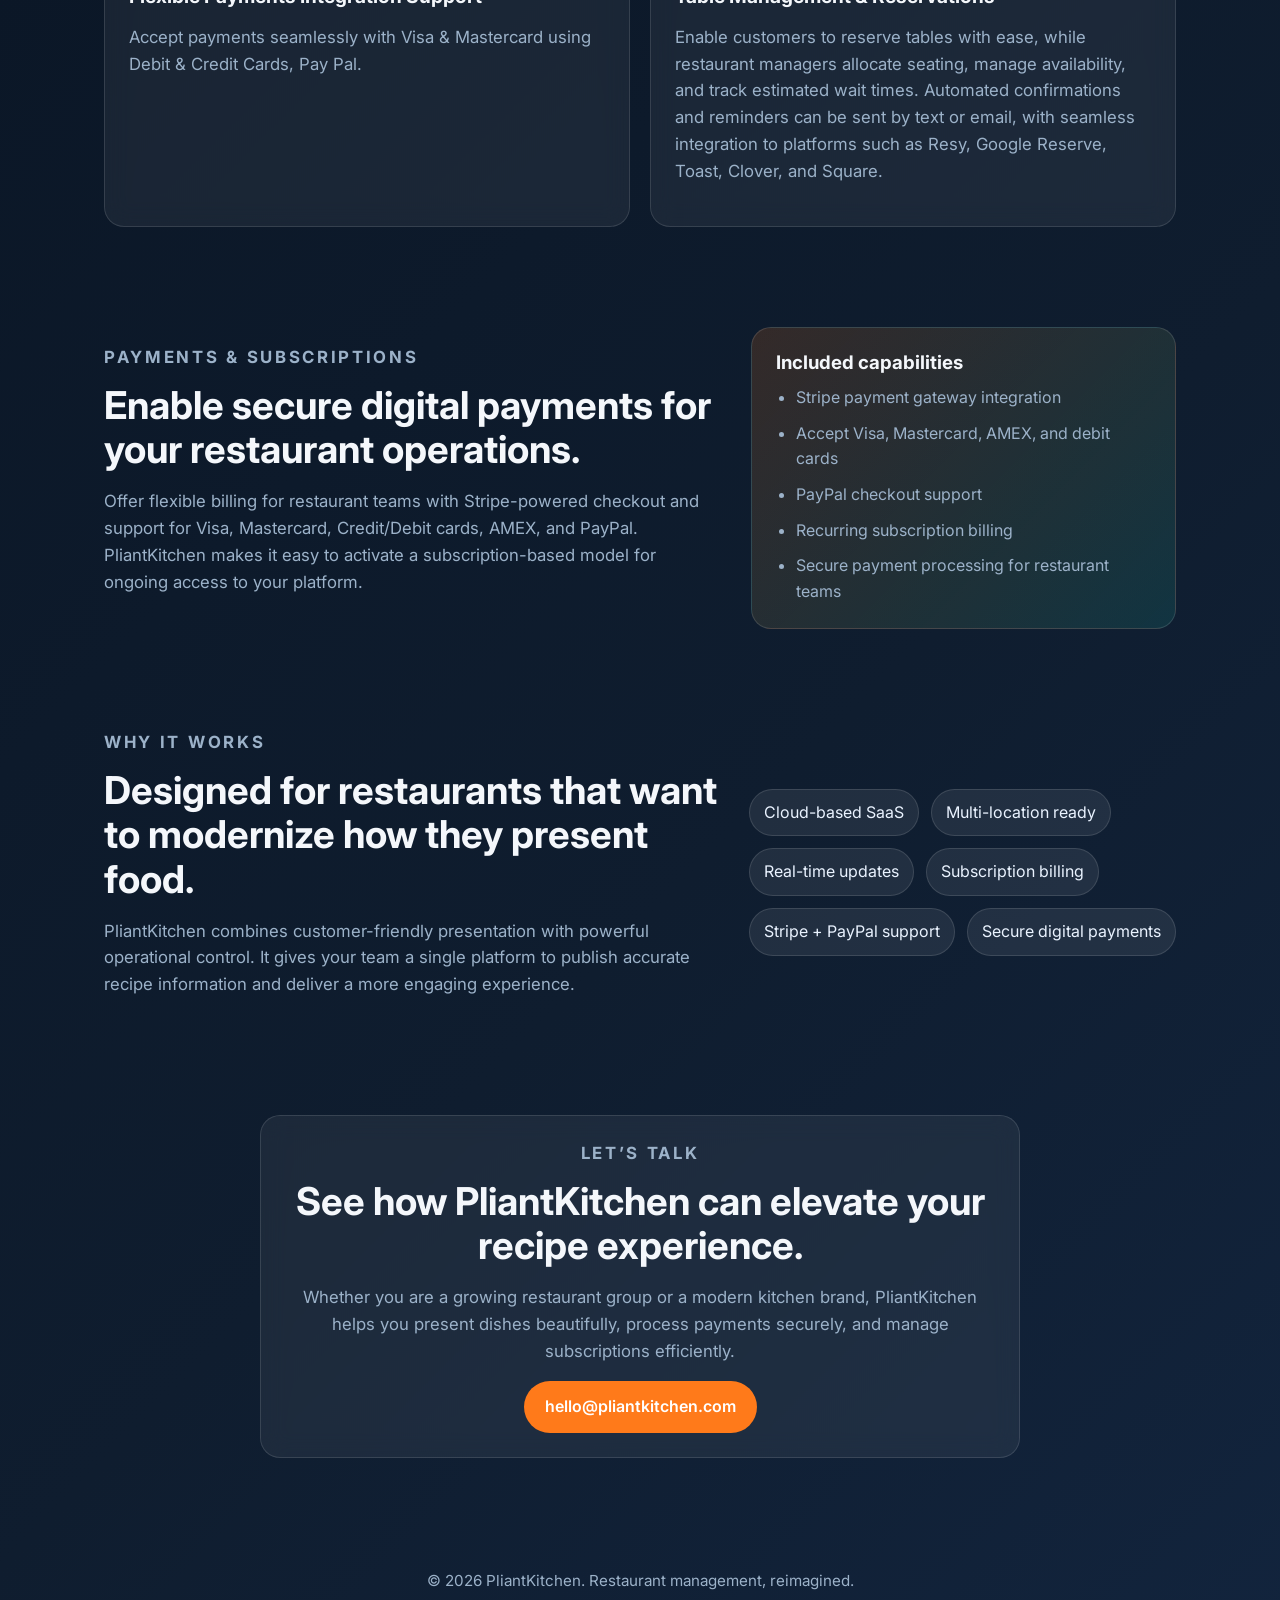
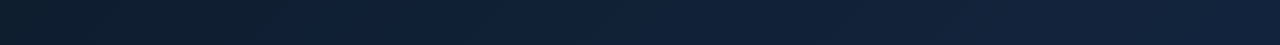
==== commit 9b350bba: "Remove header logo image and clean CSS" ====
--- a/index.html
+++ b/index.html
@@ -19,10 +19,7 @@
   <body>
     <header class="hero">
       <nav class="topbar">
-        <a class="brand" href="#">
-          <img src="PliantKitchen-Logo.png" alt="PliantKitchen logo" class="brand-logo" />
-          <span>PliantKitchen</span>
-        </a>
+        <a class="brand" href="#">PliantKitchen</a>
         <div class="nav-links">
           <a href="#features">Features</a>
           <a href="#benefits">Benefits</a>
--- a/styles.css
+++ b/styles.css
@@ -52,12 +52,7 @@
   text-transform: uppercase;
 }
 
-.brand-logo {
-  height: 40px;
-  width: auto;
-  display: block;
-  border-radius: 6px;
-}
+/* logo image removed — brand uses text only */
 
 .nav-links {
   display: flex;
